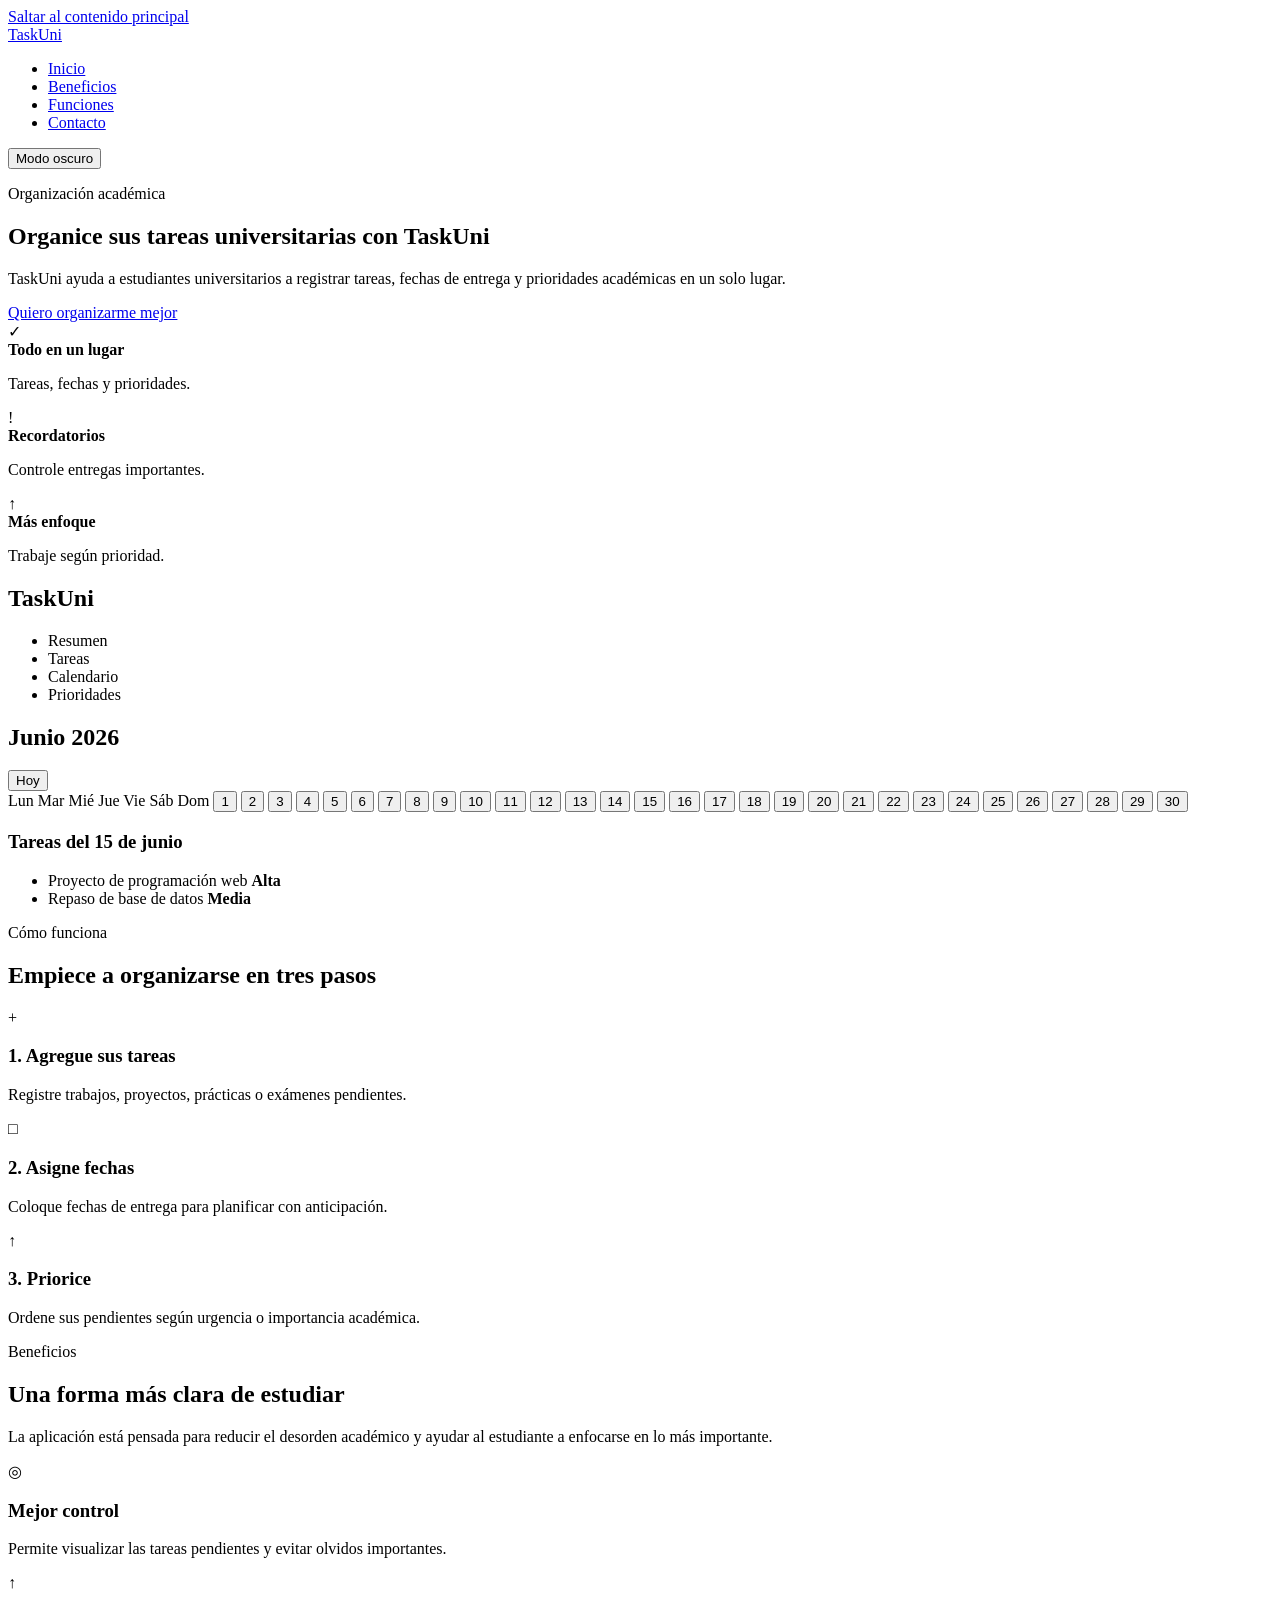
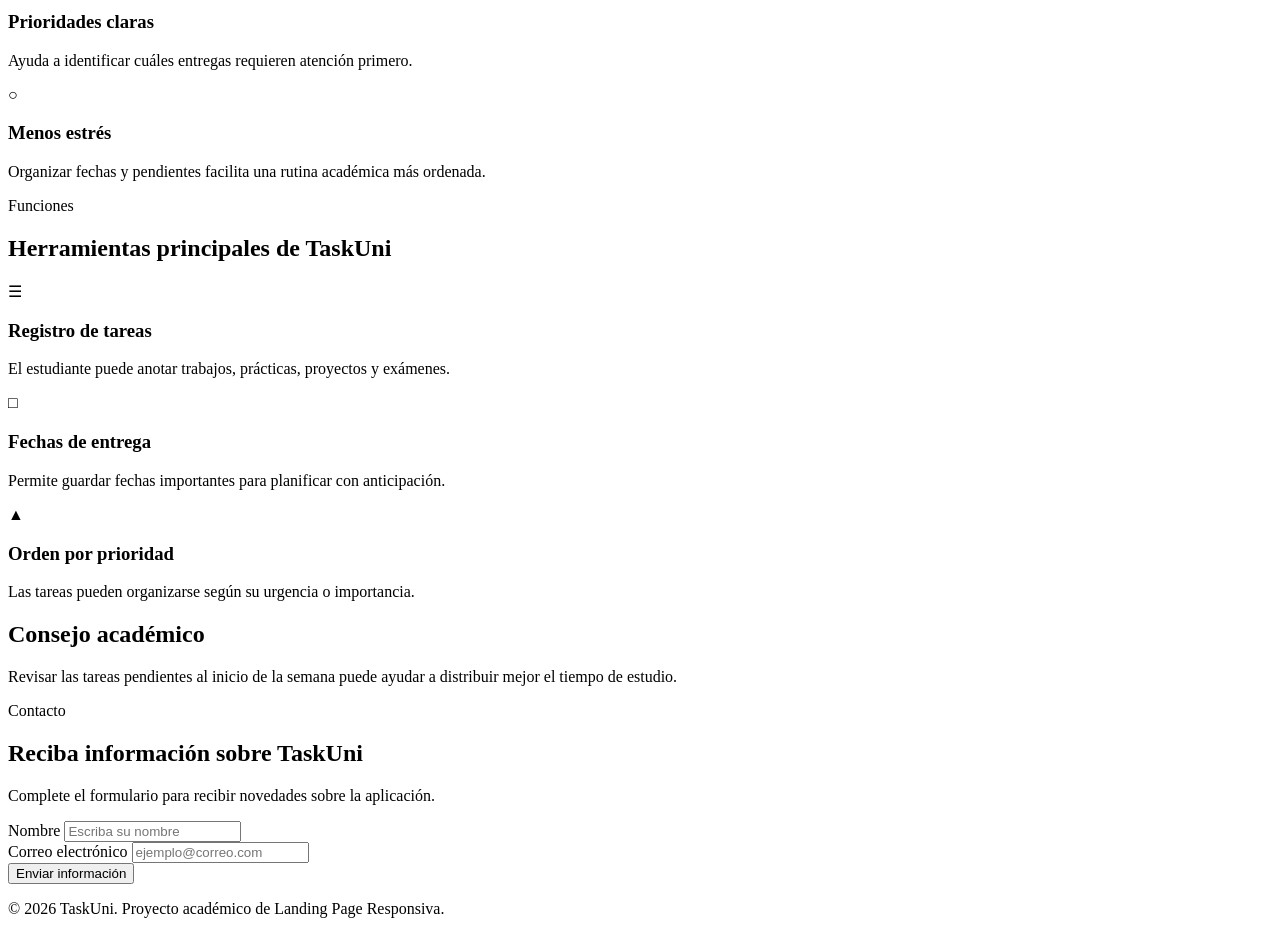
==== Laboratorio-01/index.html @ 4b5dc687 "feat(lab01): crear el index.html de landing page" ====
<!DOCTYPE html>
<html lang="es">
<head>
    <!--Configuración básica del documento HTML-->
    <meta charset="UTF-8">
    <meta name="viewport" content="width=device-width, initial-scale=1.0">
    <title>TaskUni | Organización académica para estudiantes</title>

    <!--Archivo externo de estilos CSS-->
    <link rel="stylesheet" href="css/styles.css">
</head>
<body>
    <!--Enlace de accesibilidad para saltar directamente al contenido principal-->
    <a href="#contenido-principal" class="skip-link">Saltar al contenido principal</a>

    <!-- Encabezado principal del sitio -->
    <header class="site-header">
        <nav class="navbar" aria-label="Navegación principal">
            <a href="#inicio" class="logo" aria-label="Ir al inicio de TaskUni">TaskUni</a>

            <!-- Menú de navegación -->
            <ul class="nav-list">
                <li><a href="#inicio">Inicio</a></li>
                <li><a href="#beneficios">Beneficios</a></li>
                <li><a href="#funciones">Funciones</a></li>
                <li><a href="#contacto">Contacto</a></li>
            </ul>

            <!-- Botón que cambia el modo claro y oscuro usando JavaScript -->
            <button class="theme-toggle" type="button" aria-label="Cambiar entre modo claro y modo oscuro">
                Modo oscuro
            </button>
        </nav>
    </header>

     <!-- Contenido principal de la Landing Page -->
    <main id="contenido-principal">

        
    <!-- Sección inicial de presentación del producto -->
    <section id="inicio" class="hero-section" aria-labelledby="inicio-title">
        <div class="hero-layout">
            <div class="hero-content">
                <p class="section-label">Organización académica</p>
                <h1 id="inicio-title">Organice sus tareas universitarias con TaskUni</h1>
                <p>
                    TaskUni ayuda a estudiantes universitarios a registrar tareas,
                    fechas de entrega y prioridades académicas en un solo lugar.
                </p>

            <a href="#contacto" class="primary-button">Quiero organizarme mejor</a>
        </div>

        <div class="hero-highlights" >
            <div class="highlight-item">
                <span class="mini-icon" aria-hidden="true">✓</span>
                <div>
                    <strong>Todo en un lugar</strong>
                    <p>Tareas, fechas y prioridades.</p>
                </div>
            </div>

            <div class="highlight-item">
                <span class="mini-icon" aria-hidden="true">!</span>
                <div>
                    <strong>Recordatorios</strong>
                    <p>Controle entregas importantes.</p>
                </div>
            </div>

            <div class="highlight-item">
                <span class="mini-icon" aria-hidden="true">↑</span>
                <div>
                    <strong>Más enfoque</strong>
                    <p>Trabaje según prioridad.</p>
                </div>
            </div>
        </div>

        <div class="app-preview">
            <div class="app-sidebar">
                <h2>TaskUni</h2>

                <ul>
                    <li class="active">Resumen</li>
                    <li>Tareas</li>
                    <li>Calendario</li>
                    <li>Prioridades</li>
                </ul>
            </div>

            <div class="app-screen">
                <div class="calendar-header">
                    <h2>Junio 2026</h2>
                    <button type="button" class="today-button">Hoy</button>
                </div>

                <div class="calendar-grid">
                    <span>Lun</span>
                    <span>Mar</span>
                    <span>Mié</span>
                    <span>Jue</span>
                    <span>Vie</span>
                    <span>Sáb</span>
                    <span>Dom</span>

                    <button type="button" class="calendar-day">1</button>
                    <button type="button" class="calendar-day">2</button>
                    <button type="button" class="calendar-day">3</button>
                    <button type="button" class="calendar-day">4</button>
                    <button type="button" class="calendar-day">5</button>
                    <button type="button" class="calendar-day">6</button>
                    <button type="button" class="calendar-day">7</button>

                    <button type="button" class="calendar-day">8</button>
                    <button type="button" class="calendar-day">9</button>
                    <button type="button" class="calendar-day">10</button>
                    <button type="button" class="calendar-day">11</button>
                    <button type="button" class="calendar-day has-task" data-day="12">12</button>
                    <button type="button" class="calendar-day">13</button>
                    <button type="button" class="calendar-day">14</button>

                    <button type="button" class="calendar-day active-day has-task" data-day="15">15</button>
                    <button type="button" class="calendar-day">16</button>
                    <button type="button" class="calendar-day has-task" data-day="17">17</button>
                    <button type="button" class="calendar-day">18</button>
                    <button type="button" class="calendar-day">19</button>
                    <button type="button" class="calendar-day">20</button>
                    <button type="button" class="calendar-day">21</button>

                    <button type="button" class="calendar-day">22</button>
                    <button type="button" class="calendar-day">23</button>
                    <button type="button" class="calendar-day has-task" data-day="24">24</button>
                    <button type="button" class="calendar-day">25</button>
                    <button type="button" class="calendar-day">26</button>
                    <button type="button" class="calendar-day">27</button>
                    <button type="button" class="calendar-day">28</button>

                    <button type="button" class="calendar-day">29</button>
                    <button type="button" class="calendar-day">30</button>
                </div>

                <div class="task-preview">
                    <div class="task-preview-header">
                        <h3 id="selected-day-title">Tareas del 15 de junio</h3>
                    </div>

                    <ul id="calendar-task-list">
                        <li>
                            <span>Proyecto de programación web</span>
                            <strong class="priority high">Alta</strong>
                        </li>
                        <li>
                            <span>Repaso de base de datos</span>
                            <strong class="priority medium">Media</strong>
                        </li>
                    </ul>
                </div>
            </div>
        </div>
    </div>
</section>


        <!-- Sección que explica el funcionamiento básico de la aplicación -->
        <section class="steps-section" aria-labelledby="steps-title">
            <div class="section-header centered-header">
                <p class="section-label">Cómo funciona</p>
                <h2 id="steps-title">Empiece a organizarse en tres pasos</h2>
            </div>

            <div class="steps-grid">
                <article class="step-card">
                    <span class="step-icon" aria-hidden="true">+</span>
                    <h3>1. Agregue sus tareas</h3>
                    <p>Registre trabajos, proyectos, prácticas o exámenes pendientes.</p>
                </article>

                <article class="step-card">
                    <span class="step-icon" aria-hidden="true">□</span>
                    <h3>2. Asigne fechas</h3>
                    <p>Coloque fechas de entrega para planificar con anticipación.</p>
                </article>

                <article class="step-card">
                    <span class="step-icon" aria-hidden="true">↑</span>
                    <h3>3. Priorice</h3>
                    <p>Ordene sus pendientes según urgencia o importancia académica.</p>
                </article>
            </div>
        </section>

        <!-- Sección de beneficios de la aplicación -->
        <section id="beneficios" class="benefits-section" aria-labelledby="beneficios-title">
            <div class="section-header">
                <p class="section-label">Beneficios</p>
                <h2 id="beneficios-title">Una forma más clara de estudiar</h2>
                <p>
                    La aplicación está pensada para reducir el desorden académico
                    y ayudar al estudiante a enfocarse en lo más importante.
                </p>
            </div>

            <div class="benefits-grid">
                <article class="benefit-card">
                    <span class="card-icon" aria-hidden="true">◎</span>
                    <h3>Mejor control</h3>
                    <p>Permite visualizar las tareas pendientes y evitar olvidos importantes.</p>
                </article>

                <article class="benefit-card">
                    <span class="card-icon" aria-hidden="true">↑</span>
                    <h3>Prioridades claras</h3>
                    <p>Ayuda a identificar cuáles entregas requieren atención primero.</p>
                </article>

                <article class="benefit-card">
                    <span class="card-icon" aria-hidden="true">○</span>
                    <h3>Menos estrés</h3>
                    <p>Organizar fechas y pendientes facilita una rutina académica más ordenada.</p>
                </article>
            </div>
        </section>

        <!-- Sección de funciones principales del producto -->
        <section id="funciones" class="features-section" aria-labelledby="funciones-title">
            <div class="section-header">
                <p class="section-label">Funciones</p>
                <h2 id="funciones-title">Herramientas principales de TaskUni</h2>
            </div>

            <div class="features-grid">
                <article class="feature-card">
                    <span class="card-icon" aria-hidden="true">☰</span>
                    <h3>Registro de tareas</h3>
                    <p>El estudiante puede anotar trabajos, prácticas, proyectos y exámenes.</p>
                </article>

                <article class="feature-card">
                    <span class="card-icon" aria-hidden="true">□</span>
                    <h3>Fechas de entrega</h3>
                    <p>Permite guardar fechas importantes para planificar con anticipación.</p>
                </article>

                <article class="feature-card">
                    <span class="card-icon" aria-hidden="true">▲</span>
                    <h3>Orden por prioridad</h3>
                    <p>Las tareas pueden organizarse según su urgencia o importancia.</p>
                </article>
            </div>
        </section>

        <!-- Información complementaria relacionada con el estudio -->
        <aside class="study-tip" aria-labelledby="consejo-title">
            <h2 id="consejo-title">Consejo académico</h2>
            <p>
                Revisar las tareas pendientes al inicio de la semana puede ayudar
                a distribuir mejor el tiempo de estudio.
            </p>
        </aside>

        <!-- Sección de contacto con formulario básico -->
        <section id="contacto" class="contact-section" aria-labelledby="contacto-title">
            <div class="section-header">
                <p class="section-label">Contacto</p>
                <h2 id="contacto-title">Reciba información sobre TaskUni</h2>
                <p>
                    Complete el formulario para recibir novedades sobre la aplicación.
                </p>
            </div>

            <form class="contact-form">
                <div class="form-group">
                    <label for="nombre">Nombre</label>
                    <input type="text" id="nombre" name="nombre" placeholder="Escriba su nombre" required>
                </div>

                <div class="form-group">
                    <label for="correo">Correo electrónico</label>
                    <input type="email" id="correo" name="correo" placeholder="ejemplo@correo.com" required>
                </div>

                <button type="submit" class="primary-button">Enviar información</button>
                <p class="form-message" aria-live="polite"></p>
            </form>
        </section>
    </main>

    <!-- Pie de página del sitio -->
    <footer class="site-footer">
        <p>&copy; 2026 TaskUni. Proyecto académico de Landing Page Responsiva.</p>
    </footer>

    <!-- Archivo externo de JavaScript -->
    <script src="js/script.js"></script>
</body>
</html>
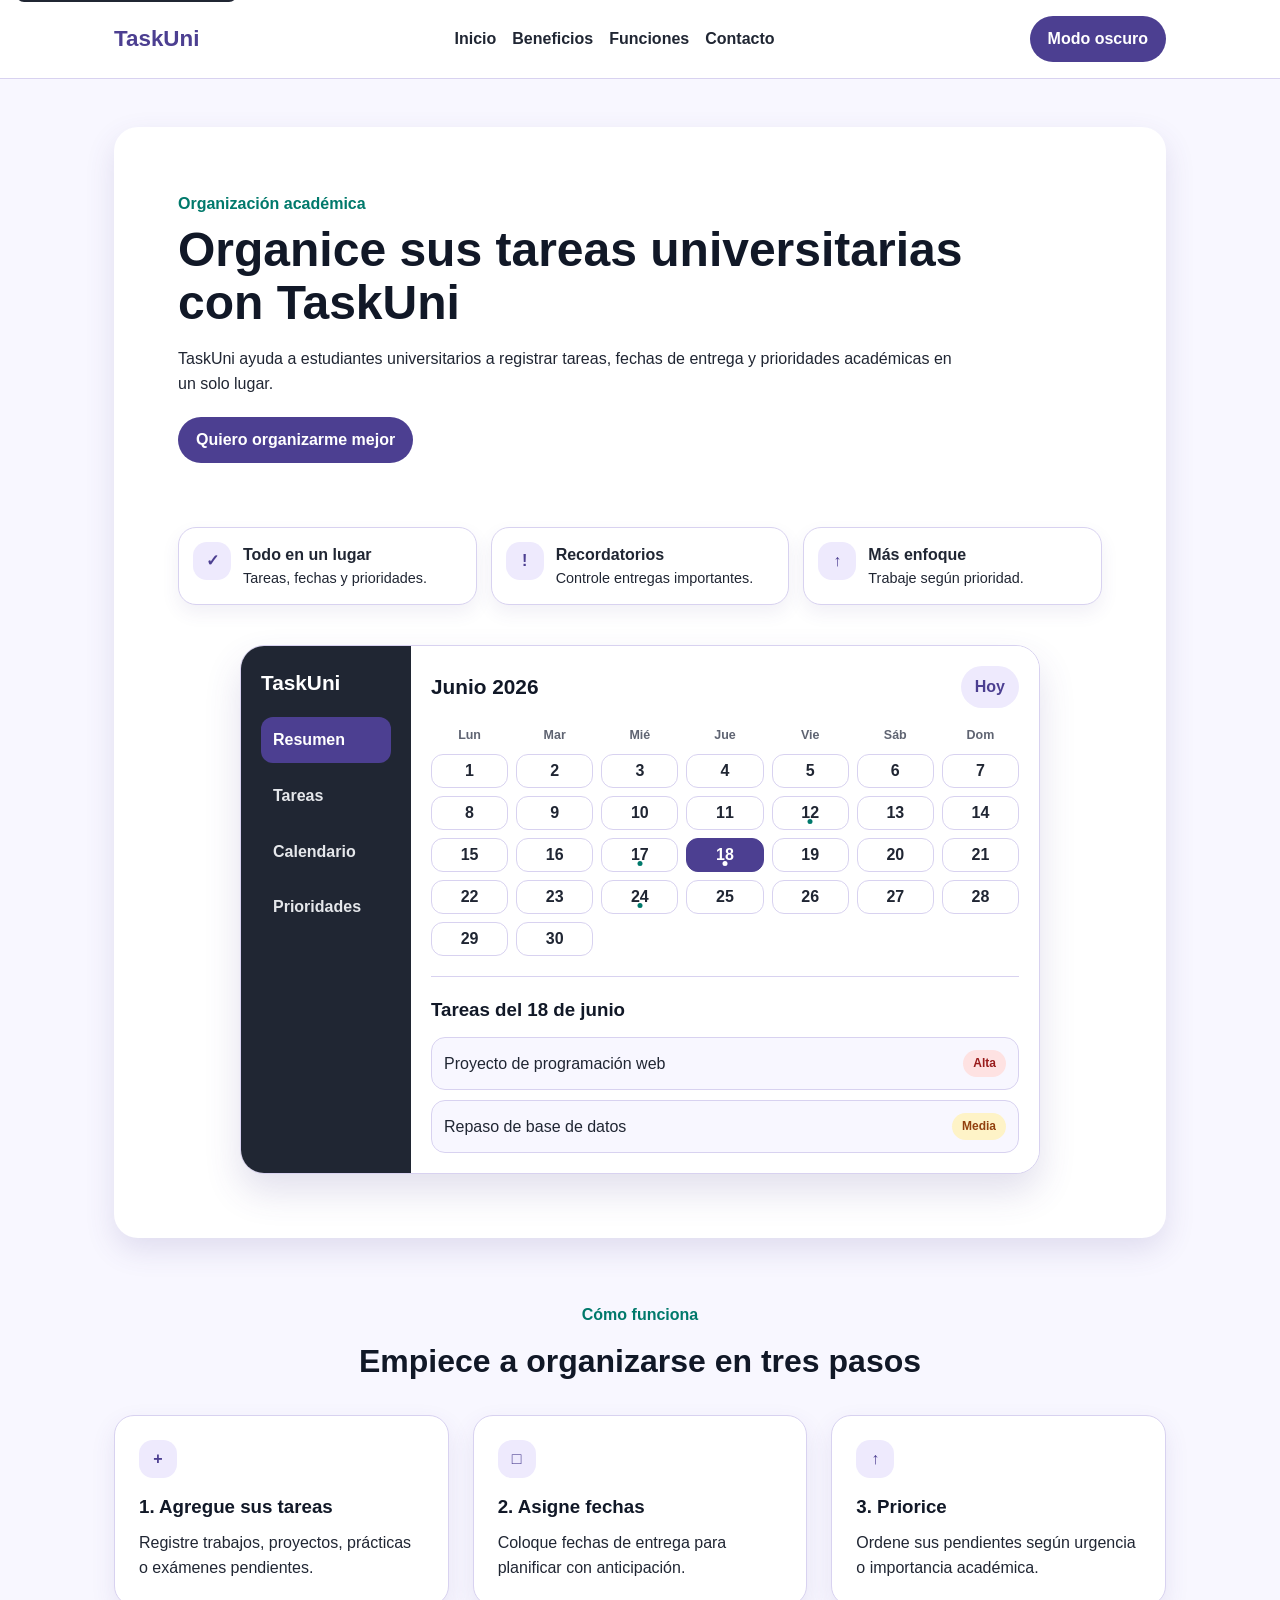
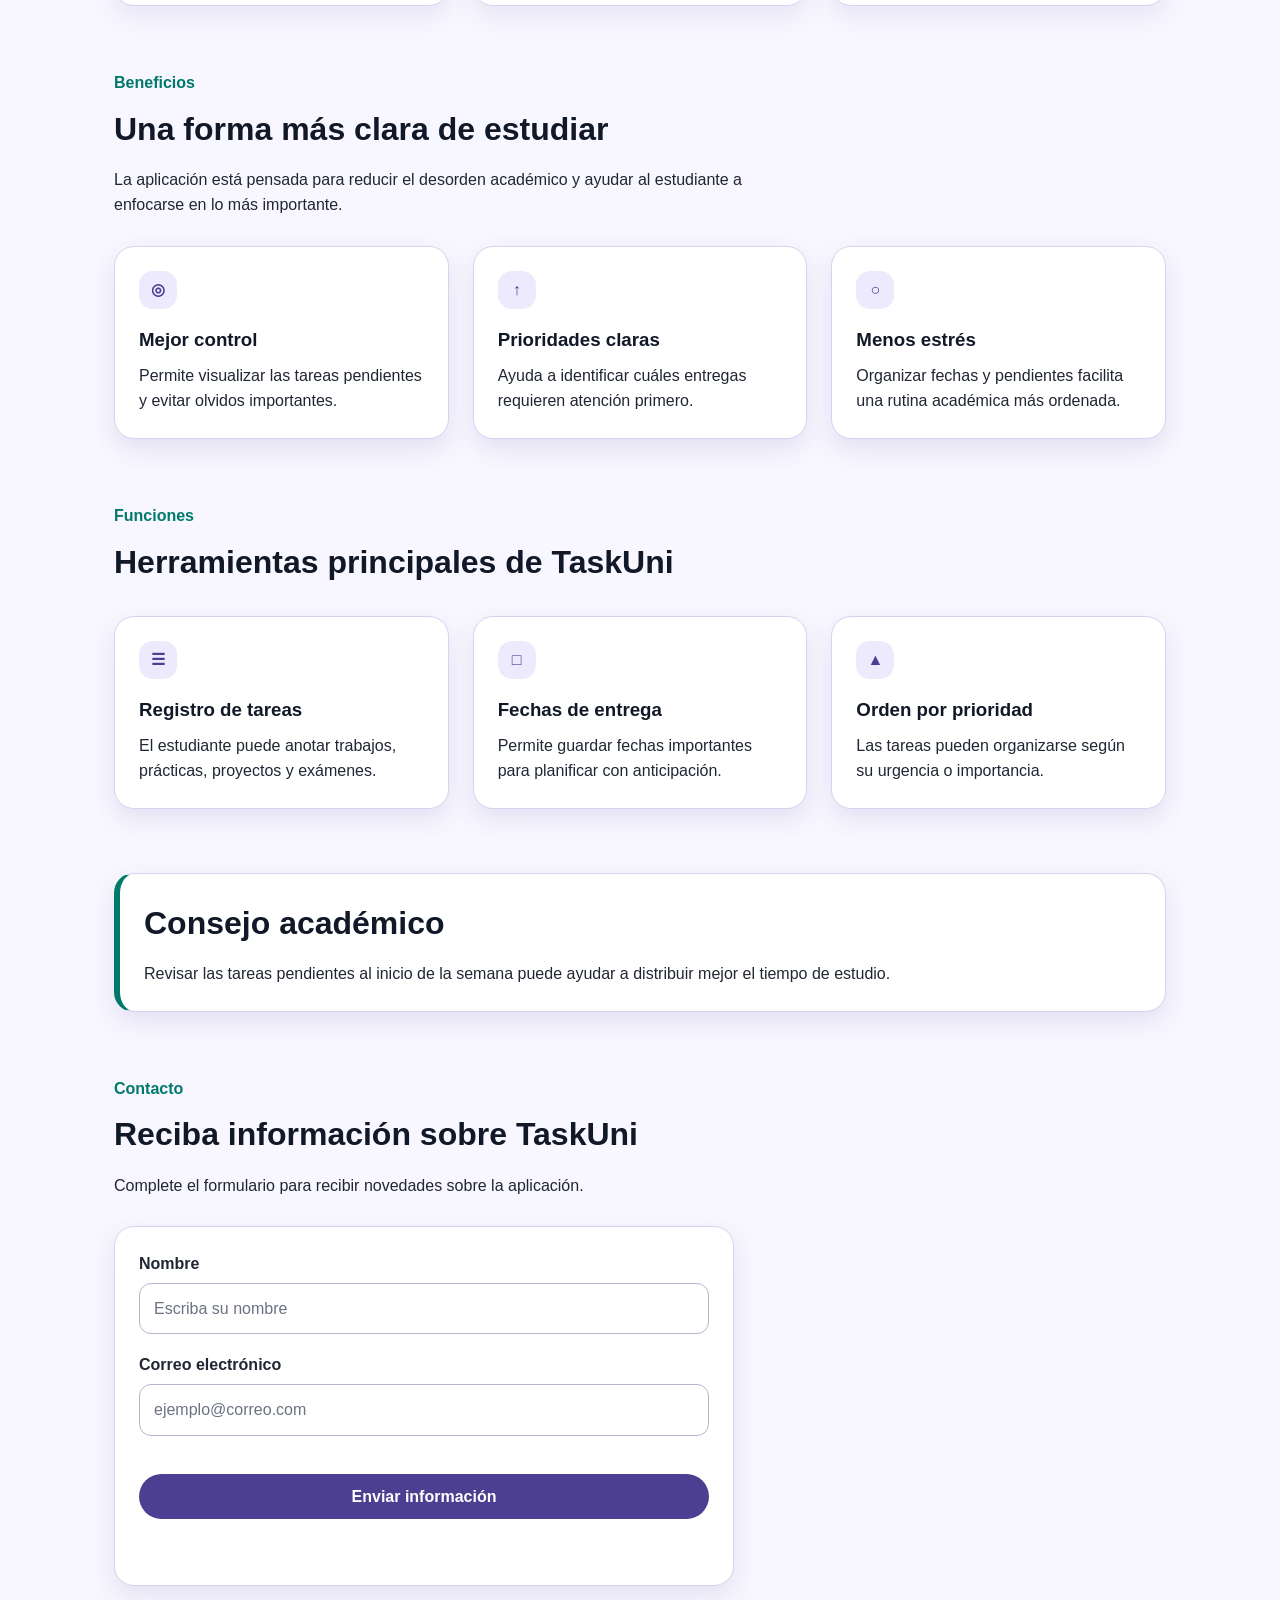
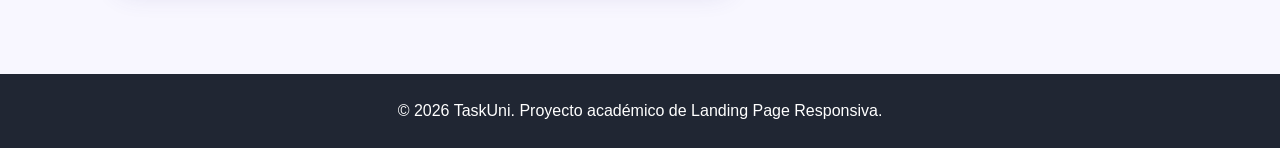
==== commit faac17c2: "feat(lab01): finalizar completamente la landing page responsiva" ====
--- a/Laboratorio-01/index.html
+++ b/Laboratorio-01/index.html
@@ -120,10 +120,10 @@
                     <button type="button" class="calendar-day">13</button>
                     <button type="button" class="calendar-day">14</button>
 
-                    <button type="button" class="calendar-day active-day has-task" data-day="15">15</button>
+                    <button type="button" class="calendar-day" >15</button>
                     <button type="button" class="calendar-day">16</button>
                     <button type="button" class="calendar-day has-task" data-day="17">17</button>
-                    <button type="button" class="calendar-day">18</button>
+                    <button type="button" class="calendar-day active-day has-task" data-day="18">18</button>
                     <button type="button" class="calendar-day">19</button>
                     <button type="button" class="calendar-day">20</button>
                     <button type="button" class="calendar-day">21</button>
@@ -142,7 +142,7 @@
 
                 <div class="task-preview">
                     <div class="task-preview-header">
-                        <h3 id="selected-day-title">Tareas del 15 de junio</h3>
+                        <h3 id="selected-day-title">Tareas del 18 de junio</h3>
                     </div>
 
                     <ul id="calendar-task-list">
--- a/Laboratorio-01/css/styles.css
+++ b/Laboratorio-01/css/styles.css
@@ -0,0 +1,721 @@
+/*------Estilos generales del sitio------*/
+
+* {
+    box-sizing: border-box;
+    margin: 0;
+    padding: 0;
+}
+
+html {
+    scroll-behavior: smooth;
+}
+
+body {
+    font-family: Arial, Helvetica, sans-serif;
+    background-color: #F8F7FF;
+    color: #202633;
+    line-height: 1.6;
+}
+
+a {
+    color: inherit;
+    text-decoration: none;
+}
+
+button,
+input {
+    font: inherit;
+}
+
+/* 
+     ---------Enlace de salto para accesibilidad---------
+    Permite ir directo al contenido principal usando teclado
+*/
+
+.skip-link {
+    position: absolute;
+    top: -40px;
+    left: 16px;
+    background-color: #202633;
+    color: #FFFFFF;
+    padding: 8px 12px;
+    border-radius: 8px;
+    z-index: 100;
+}
+
+.skip-link:focus {
+    top: 16px;
+}
+
+/*
+     ---------Encabezado y navegación---------
+    Aquí se usa Flexbox para ordenar el logo, menú y botón 
+*/
+
+.site-header {
+    position: sticky;
+    top: 0;
+    z-index: 10;
+    background-color: #FFFFFF;
+    border-bottom: 1px solid #D8D2F0;
+}
+
+.navbar {
+    max-width: 1100px;
+    margin: 0 auto;
+    padding: 16px 24px;
+
+    display: flex;
+    flex-direction: column;
+    align-items: center;
+    justify-content: center;
+    gap: 18px;
+}
+
+.logo {
+    font-size: 1.4rem;
+    font-weight: 700;
+    color: #4C3F91;
+}
+
+.nav-list {
+    list-style: none;
+
+    display: flex;
+    flex-direction: column;
+    align-items: center;
+    gap: 16px;
+}
+
+.nav-list a {
+    color: #202633;
+    font-weight: 600;
+}
+
+.nav-list a:hover {
+    color: #00796B;
+}
+
+/* ---------Botones principales--------- */
+
+.theme-toggle,
+.primary-button {
+    border: none;
+    border-radius: 999px;
+    background-color: #4C3F91;
+    color: #FFFFFF;
+    padding: 10px 18px;
+    font-weight: 700;
+    cursor: pointer;
+    width: 100%;
+    text-align: center;
+}
+
+.primary-button {
+    display: inline-block;
+    margin-top: 20px;
+}
+
+.theme-toggle:hover,
+.primary-button:hover {
+    background-color: #372F6A;
+}
+
+/* ---------Contenido principal y seción inicial--------- */
+
+main {
+    max-width: 1100px;
+    margin: 0 auto;
+    padding: 32px 16px;
+}
+
+.hero-section {
+    min-height: auto;
+    display: flex;
+    align-items: center;
+    background-color: #FFFFFF;
+    border-radius: 24px;
+    padding: 32px 24px;
+    box-shadow: 0 12px 30px rgba(76, 63, 145, 0.14);
+}
+
+.hero-content {
+    max-width: 800px;
+}
+
+.hero-content > p:not(.section-label) {
+    max-width: 780px;
+}
+/* ---------Textos y títulos--------- */
+
+.section-label {
+    color:  #00796B;
+    font-weight: 700;
+    margin-bottom: 8px;
+}
+
+h1 {
+    font-size: 2rem;
+    line-height: 1.1;
+    margin-bottom: 16px;
+    color: #111827;
+}
+
+h2 {
+    font-size: 1.6rem;
+    color: #111827;
+    margin-bottom: 12px;
+}
+
+h3 {
+    color: #111827;
+    margin-bottom: 8px;
+}
+
+.section-header {
+    max-width: 700px;
+    margin-bottom: 28px;
+}
+
+/* ---------Secciones internas--------- */
+
+.benefits-section,
+.features-section,
+.contact-section,
+.study-tip {
+    margin-top: 64px;
+}
+
+/*   
+     ---------Tarjetas con CSS Grid--------- 
+    Se usa Grid para crear columnas de beneficios y funciones
+*/
+
+.benefits-grid,
+.features-grid {
+    display: grid;
+    grid-template-columns: 1fr;
+    gap: 24px;
+}
+
+.benefit-card,
+.feature-card,
+.study-tip,
+.contact-form {
+    background-color: #FFFFFF;
+    border: 1px solid #D8D2F0;
+    border-radius: 20px;
+    padding: 24px;
+    box-shadow: 0 10px 24px rgba(76, 63, 145, 0.12);
+}
+
+/*
+     ---------Formulario de contacto---------
+    Se usa Flexbox en columna para ordenar los campos
+*/
+
+.study-tip {
+    border-left: 6px solid #00796B;
+}
+
+.contact-form {
+    max-width: 620px;
+
+    display: flex;
+    flex-direction: column;
+    gap: 18px;
+}
+
+.form-group {
+    display: flex;
+    flex-direction: column;
+    gap: 6px;
+}
+
+label {
+    font-weight: 700;
+    color: #202633;
+}
+
+input {
+    border: 1px solid #B9B3CC;
+    border-radius: 12px;
+    padding: 12px 14px;
+    background-color: #FFFFFF;
+    color: #202633;
+}
+
+input::placeholder {
+    color: #6B7280;
+}
+
+/* ---------Pie de página--------- */
+
+.site-footer {
+    margin-top: 40px;
+    padding: 24px;
+    text-align: center;
+    background-color: #202633;
+    color: #FFFFFF;
+}
+
+/*  
+     ---------Accesibilidad---------
+    El Foco Visible permite ver que está seleccionado con Tab
+*/
+
+a:focus,
+button:focus,
+input:focus {
+    outline: 3px solid #FFBF47;
+    outline-offset: 4px;
+}
+
+/* ---------Vista previa de la aplicación en la sección inicial--------- */
+
+.hero-layout {
+    width: 100%;
+    display: grid;
+    grid-template-columns: 1fr;
+    gap: 32px;
+    align-items: center;
+}
+
+.hero-highlights {
+    margin-top: 24px;
+    display: grid;
+    grid-template-columns: 1fr;
+    gap: 14px;
+}
+
+.highlight-item {
+    display: flex;
+    align-items: flex-start;
+    gap: 12px;
+    background-color: #ffffff;
+    border: 1px solid #d8d2f0;
+    border-radius: 18px;
+    padding: 14px;
+    box-shadow: 0 8px 18px rgba(76, 63, 145, 0.08);
+}
+
+.highlight-item p {
+    font-size: 0.9rem;
+}
+
+.mini-icon,
+.card-icon,
+.step-icon {
+    display: inline-grid;
+    place-items: center;
+    width: 38px;
+    height: 38px;
+    border-radius: 14px;
+    background-color: #eeeafd;
+    color: #4c3f91;
+    font-weight: 800;
+    flex-shrink: 0;
+}
+
+.app-preview {
+    width: 100%;
+    max-width: 800px;
+    margin: 0 auto;
+    display: grid;
+    grid-template-columns: 1fr;
+    overflow: hidden;
+    background-color: #ffffff;
+    border: 1px solid #d8d2f0;
+    border-radius: 24px;
+    box-shadow: 0 18px 36px rgba(76, 63, 145, 0.16);
+}
+
+.app-sidebar {
+    background-color: #202633;
+    color: #ffffff;
+    padding: 20px;
+}
+
+.app-sidebar h2 {
+    color: #ffffff;
+    font-size: 1.3rem;
+    margin-bottom: 18px;
+}
+
+.app-sidebar ul {
+    list-style: none;
+    display: grid;
+    gap: 10px;
+}
+
+.app-sidebar li {
+    padding: 10px 12px;
+    border-radius: 12px;
+    color: #e5e7eb;
+    font-weight: 600;
+}
+
+.app-sidebar li.active {
+    background-color: #4c3f91;
+    color: #ffffff;
+}
+
+.app-screen {
+    padding: 20px;
+    background-color: #ffffff;
+}
+
+.calendar-header {
+    display: flex;
+    justify-content: space-between;
+    align-items: center;
+    gap: 12px;
+    flex-wrap: wrap;
+}
+
+.calendar-header h2 {
+    font-size: 1.3rem;
+    margin-bottom: 0;
+}
+
+.today-button {
+    border: none;
+    border-radius: 999px;
+    background-color: #eeeafd;
+    color: #4c3f91;
+    padding: 8px 14px;
+    font-weight: 700;
+    cursor: pointer;
+}
+
+.calendar-grid {
+    margin-top: 18px;
+    display: grid;
+    grid-template-columns: repeat(7, 1fr);
+    gap: 8px;
+}
+
+.calendar-grid span {
+    text-align: center;
+    font-size: 0.78rem;
+    font-weight: 700;
+    color: #5f6472;
+}
+
+.calendar-day {
+    min-height: 30px;
+    border: 1px solid #d8d2f0;
+    border-radius: 12px;
+    background-color: #ffffff;
+    color: #202633;
+    font-weight: 700;
+    cursor: pointer;
+    position: relative;
+}
+
+.calendar-day:hover {
+    background-color: #f3f0ff;
+    border-color: #4c3f91;
+}
+
+.calendar-day.has-task::after {
+    content: "";
+    position: absolute;
+    left: 50%;
+    bottom: 5px;
+    width: 5px;
+    height: 5px;
+    background-color: #00796b;
+    border-radius: 50%;
+    transform: translateX(-50%);
+}
+
+.calendar-day.active-day {
+    background-color: #4c3f91;
+    border-color: #4c3f91;
+    color: #ffffff;
+}
+
+.calendar-day.active-day::after {
+    background-color: #ffffff;
+}
+
+.task-preview {
+    margin-top: 20px;
+    border-top: 1px solid #d8d2f0;
+    padding-top: 18px;
+}
+
+.task-preview-header h3 {
+    margin-bottom: 12px;
+}
+
+#calendar-task-list {
+    list-style: none;
+    display: grid;
+    gap: 10px;
+}
+
+#calendar-task-list li {
+    display: flex;
+    justify-content: space-between;
+    align-items: center;
+    gap: 12px;
+    background-color: #f8f7ff;
+    border: 1px solid #d8d2f0;
+    border-radius: 14px;
+    padding: 12px;
+}
+
+.priority {
+    border-radius: 999px;
+    padding: 4px 10px;
+    font-size: 0.75rem;
+}
+
+.priority.high {
+    background-color: #fee2e2;
+    color: #991b1b;
+}
+
+.priority.medium {
+    background-color: #fef3c7;
+    color: #92400e;
+}
+
+.priority.low {
+    background-color: #dcfce7;
+    color: #166534;
+}
+
+/* ---------Sección Cómo funciona--------- */
+
+.steps-section {
+    margin-top: 64px;
+}
+
+.centered-header {
+    margin-left: auto;
+    margin-right: auto;
+    text-align: center;
+}
+
+.steps-grid {
+    display: grid;
+    grid-template-columns: 1fr;
+    gap: 24px;
+}
+
+.step-card {
+    background-color: #ffffff;
+    border: 1px solid #d8d2f0;
+    border-radius: 20px;
+    padding: 24px;
+    box-shadow: 0 10px 24px rgba(76, 63, 145, 0.10);
+}
+
+.step-card h3 {
+    margin-top: 14px;
+}
+
+/* ---------Iconos simples en tarjetas--------- */
+
+.card-icon {
+    margin-bottom: 16px;
+}
+
+/* ---------Mensaje del formulario--------- */
+
+.form-message {
+    min-height: 24px;
+    font-weight: 700;
+    color: #00796b;
+}
+
+.form-message.is-visible {
+    background-color: #ecfdf5;
+    border: 1px solid #a7f3d0;
+    border-radius: 12px;
+    padding: 12px 14px;
+}
+
+/* Modo oscuro: se activa desde JavaScript usando localStorage */
+
+body.dark-theme {
+    background-color: #111827;
+    color: #E5E7EB;
+}
+
+body.dark-theme .site-header,
+body.dark-theme .hero-section,
+body.dark-theme .benefit-card,
+body.dark-theme .feature-card,
+body.dark-theme .study-tip,
+body.dark-theme .contact-form {
+    background-color: #1F2937;
+    border-color: #374151;
+}
+
+body.dark-theme h1,
+body.dark-theme h2,
+body.dark-theme h3,
+body.dark-theme label {
+    color: #FFFFFF;
+}
+
+body.dark-theme .logo,
+body.dark-theme .section-label {
+    color: #A7F3D0;
+}
+
+body.dark-theme .nav-list a,
+body.dark-theme p {
+    color: #E5E7EB;
+}
+
+body.dark-theme input {
+    background-color: #111827;
+    color: #FFFFFF;
+    border-color: #374151;
+}
+
+body.dark-theme .highlight-item,
+body.dark-theme .app-preview,
+body.dark-theme .app-screen,
+body.dark-theme .step-card,
+body.dark-theme #calendar-task-list li {
+    background-color: #1f2937;
+    border-color: #374151;
+}
+
+body.dark-theme .app-sidebar {
+    background-color: #111827;
+}
+
+body.dark-theme .mini-icon,
+body.dark-theme .card-icon,
+body.dark-theme .step-icon,
+body.dark-theme .today-button {
+    background-color: #263449;
+    color: #a7f3d0;
+}
+
+body.dark-theme .calendar-grid span {
+    color: #cbd5e1;
+}
+
+body.dark-theme .calendar-day {
+    background-color: #111827;
+    border-color: #374151;
+    color: #e5e7eb;
+}
+
+body.dark-theme .calendar-day:hover {
+    background-color: #1f2937;
+    border-color: #a7f3d0;
+}
+
+body.dark-theme .calendar-day.active-day {
+    background-color: #4c3f91;
+    border-color: #4c3f91;
+    color: #ffffff;
+}
+
+body.dark-theme .task-preview {
+    border-top-color: #374151;
+}
+
+body.dark-theme .form-message.is-visible {
+    background-color: #0f2f24;
+    border-color: #2f8f83;
+    color: #a7f3d0;
+}
+
+/* Breakpoint 1: tablet */
+@media (min-width: 601px) {
+    .navbar {
+        flex-direction: row;
+        flex-wrap: wrap;
+        justify-content: center;
+    }
+
+    .nav-list {
+        flex-direction: row;
+        flex-wrap: wrap;
+        justify-content: center;
+    }
+
+    .theme-toggle,
+    .primary-button {
+        width: auto;
+    }
+
+    .hero-section {
+        padding: 40px;
+    }
+
+    h1 {
+        font-size: 2.4rem;
+    }
+
+    h2 {
+        font-size: 1.8rem;
+    }
+
+    .benefits-grid,
+    .features-grid {
+        grid-template-columns: repeat(2, 1fr);
+    }
+
+    .hero-highlights {
+        grid-template-columns: repeat(3, 1fr);
+    }
+
+    .app-preview {
+        grid-template-columns: 170px 1fr;
+    }
+
+    .calendar-day {
+        min-height: 34px;
+    }
+
+    .steps-grid {
+        grid-template-columns: repeat(3, 1fr);
+    }
+}
+
+/* Breakpoint 2: computadora */
+@media (min-width: 901px) {
+    .navbar {
+        flex-wrap: nowrap;
+        justify-content: space-between;
+        gap: 24px;
+    }
+
+    .hero-section {
+        min-height: 420px;
+        padding: 64px;
+    }
+
+    h1 {
+        font-size: 3rem;
+    }
+
+    h2 {
+        font-size: 2rem;
+    }
+
+    .benefits-grid,
+    .features-grid {
+        grid-template-columns: repeat(3, 1fr);
+    }
+
+    main {
+        padding: 48px 24px;
+    }
+
+    .hero-layout {
+        grid-template-columns: 1fr;
+        gap: 40px;
+    }
+}
